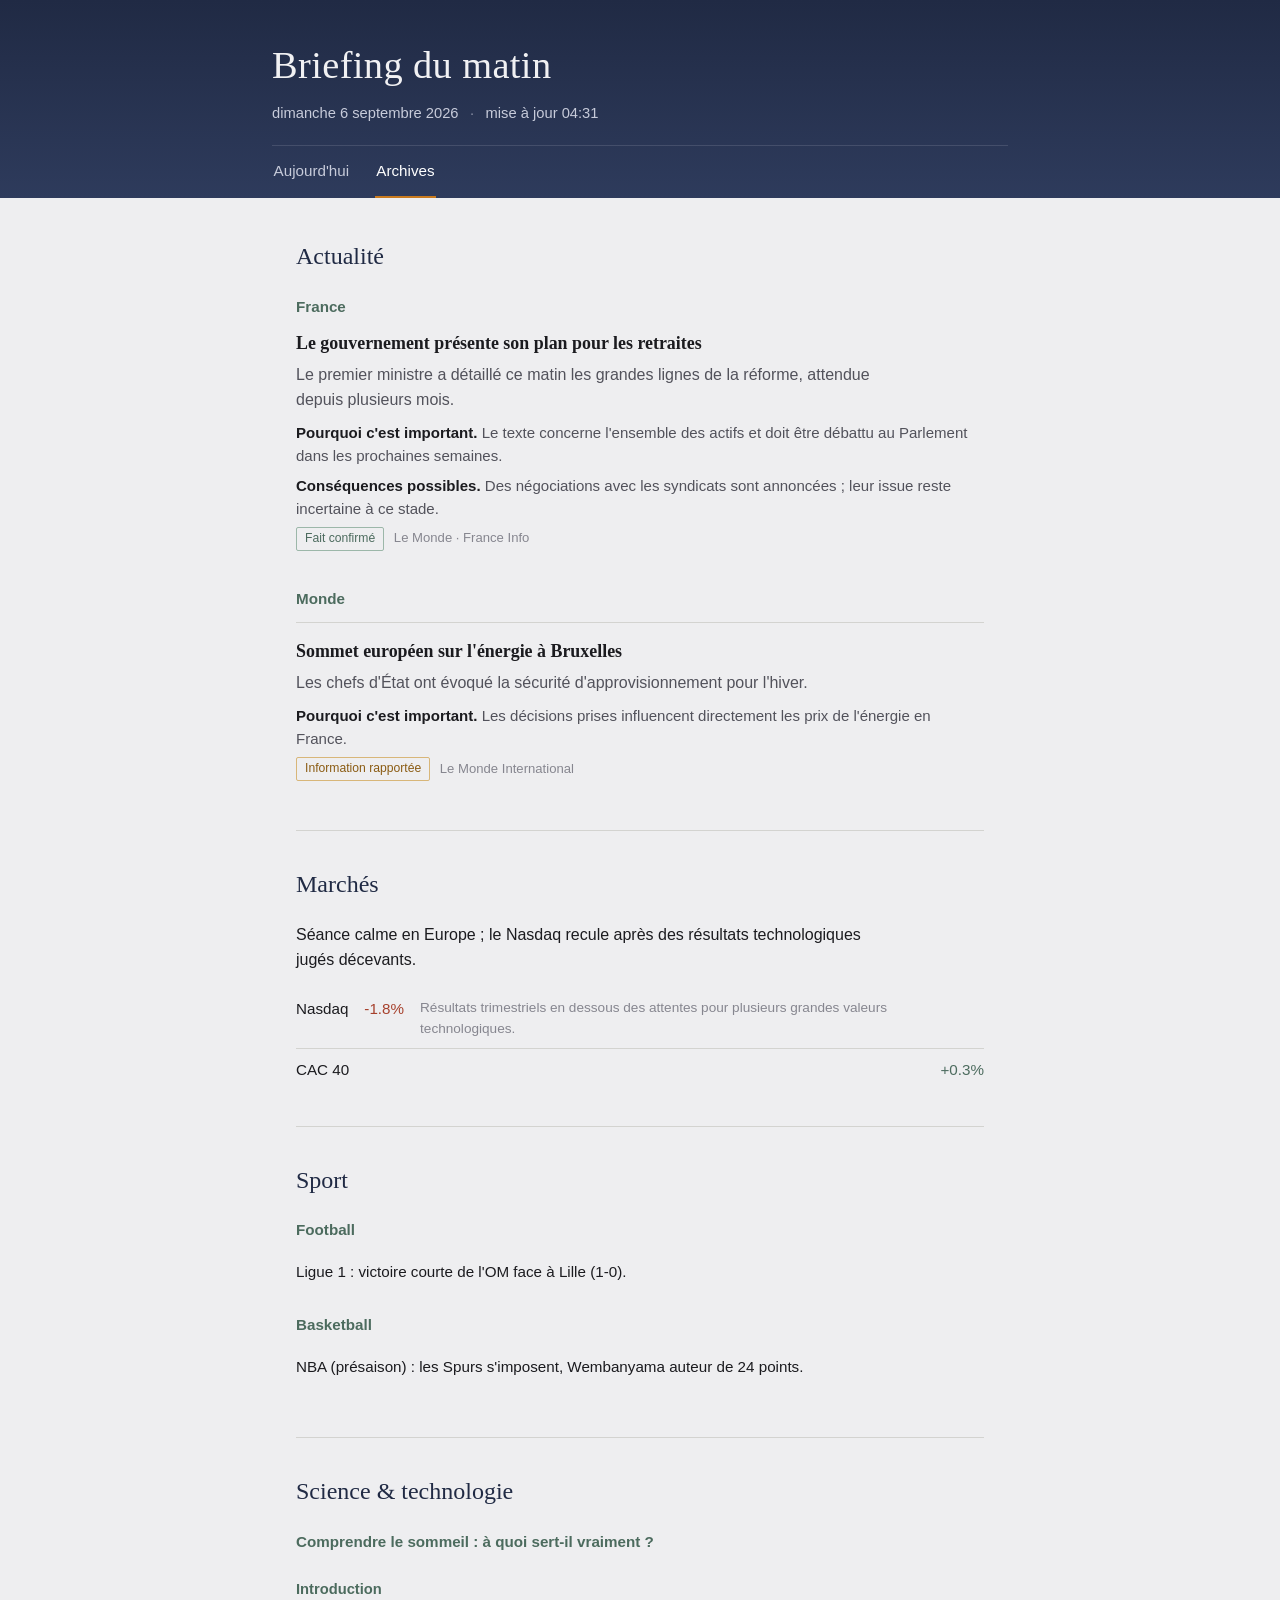
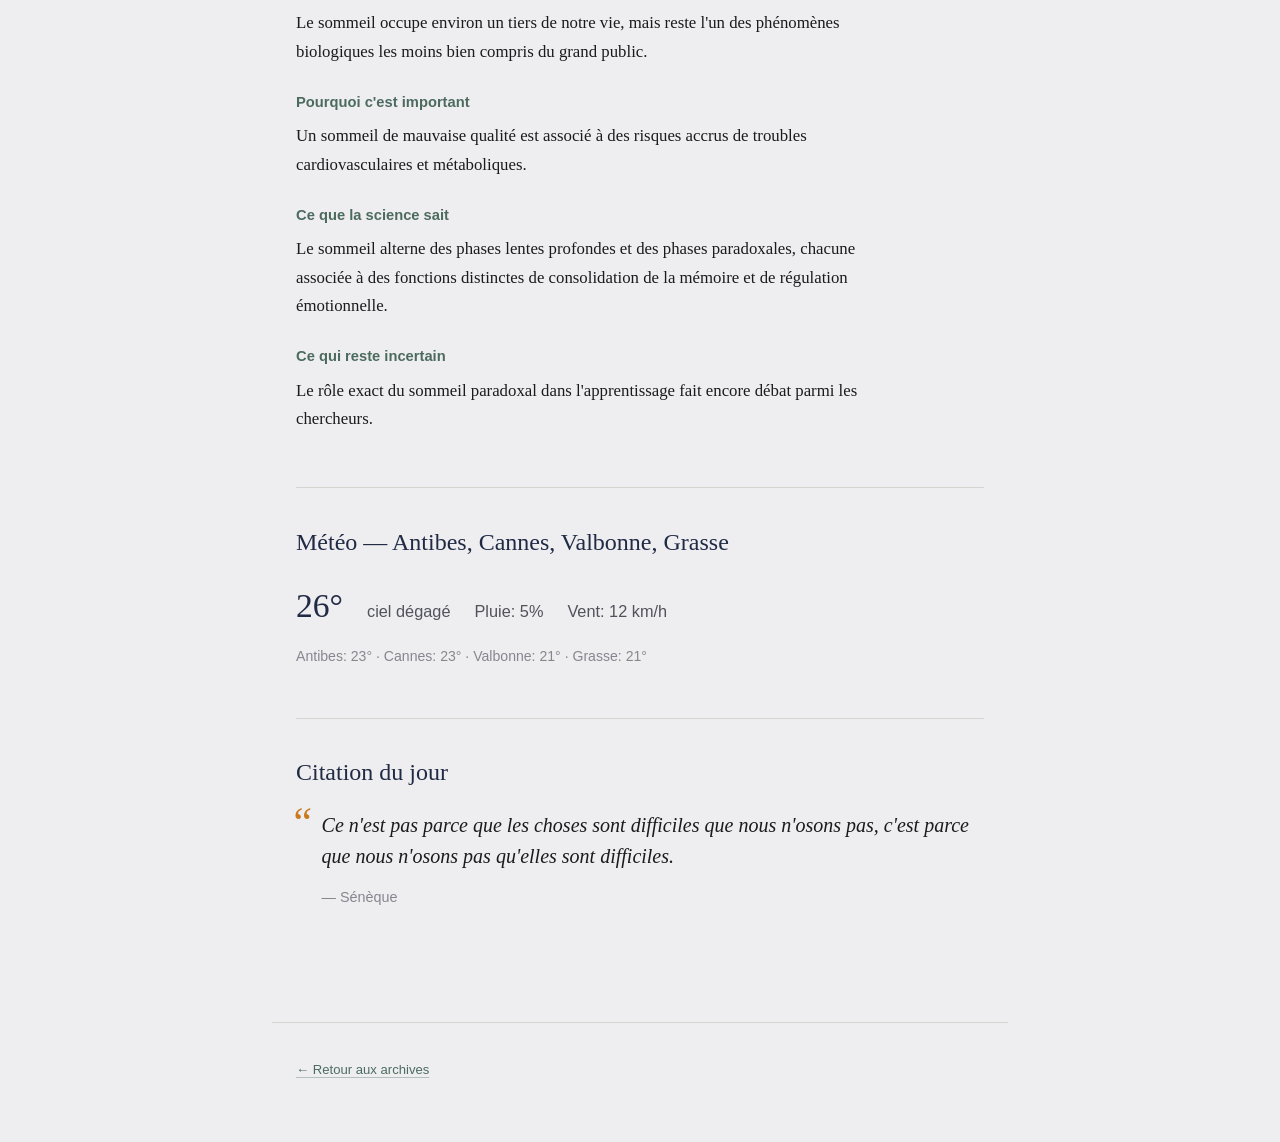
==== docs/briefing.html @ 87947793 "Add files via upload" ====
<!DOCTYPE html>
<html lang="fr">
<head>
<meta charset="UTF-8">
<meta name="viewport" content="width=device-width, initial-scale=1.0">
<title>Briefing archivé</title>
<link rel="stylesheet" href="style.css">
</head>
<body>

<header class="masthead">
  <div class="masthead__inner">
    <h1 class="masthead__title">Briefing du matin</h1>
    <div class="masthead__meta">
      <span id="date-briefing">—</span>
      <span class="masthead__dot">·</span>
      <span id="derniere-maj">mise à jour —</span>
    </div>
  </div>
  <nav class="masthead__nav">
    <a href="index.html">Aujourd'hui</a>
    <a href="history.html" class="active">Archives</a>
  </nav>
</header>

<div id="status-banner" class="status-banner" hidden></div>

<main id="content" class="content">
  <p class="loading">Chargement du briefing…</p>
</main>

<footer class="site-footer">
  <p><a href="history.html">← Retour aux archives</a></p>
</footer>

<script src="app.js"></script>
</body>
</html>
---- docs/style.css ----
/* ---------------------------------------------------------------------
   Morning Briefing — identité visuelle
   Palette "aube" : ciel nocturne encore présent en haut de page, papier
   frais et lisible pour le contenu. Un seul accent (ambre lever-du-jour),
   utilisé avec parcimonie. Serif pour les titres et le long-format
   scientifique, sans-serif pour le reste (lecture rapide le matin).
   ------------------------------------------------------------------- */

:root {
  --dawn-navy: #202A44;
  --dawn-navy-soft: #2E3B5C;
  --paper: #EEEEF0;
  --paper-raised: #F7F7F8;
  --ink: #1B1B1F;
  --ink-soft: #52525B;
  --ink-faint: #86868F;
  --accent: #C97A1E;
  --sage: #4C6B5E;
  --rule: #D3D3D0;
  --rule-strong: #B5B5B0;
  --font-serif: "Iowan Old Style", "Palatino Linotype", Palatino, Georgia, "Times New Roman", serif;
  --font-sans: -apple-system, BlinkMacSystemFont, "Segoe UI", Roboto, "Helvetica Neue", Arial, sans-serif;
  --measure: 68ch;
}

* { box-sizing: border-box; }

html { -webkit-text-size-adjust: 100%; }

body {
  margin: 0;
  background: var(--paper);
  color: var(--ink);
  font-family: var(--font-sans);
  line-height: 1.55;
  -webkit-font-smoothing: antialiased;
}

a { color: var(--sage); text-decoration-color: rgba(76,107,94,0.35); text-underline-offset: 3px; }
a:hover { text-decoration-color: var(--sage); }
a:focus-visible, button:focus-visible { outline: 2px solid var(--accent); outline-offset: 2px; }

/* ---------- En-tête ---------- */

.masthead {
  background: linear-gradient(180deg, var(--dawn-navy) 0%, var(--dawn-navy-soft) 100%);
  color: #F1F1F3;
  padding: 2.25rem 1.5rem 0;
}

.masthead__inner {
  max-width: 46rem;
  margin: 0 auto;
  padding-bottom: 1.25rem;
}

.masthead__title {
  font-family: var(--font-serif);
  font-weight: 500;
  font-size: clamp(1.8rem, 4vw, 2.4rem);
  margin: 0 0 0.4rem;
  letter-spacing: 0.01em;
}

.masthead__meta {
  font-size: 0.92rem;
  color: #C7CBDA;
}

.masthead__dot { margin: 0 0.5em; opacity: 0.6; }

.masthead__nav {
  max-width: 46rem;
  margin: 0 auto;
  display: flex;
  gap: 1.5rem;
  border-top: 1px solid rgba(255,255,255,0.12);
}

.masthead__nav a {
  display: inline-block;
  padding: 0.85rem 0.1rem;
  color: #C7CBDA;
  text-decoration: none;
  font-size: 0.95rem;
  border-bottom: 2px solid transparent;
}

.masthead__nav a.active,
.masthead__nav a:hover {
  color: #FFFFFF;
  border-bottom-color: var(--accent);
}

/* ---------- Bannière de statut (échec de mise à jour, cf. cahier §21) ---------- */

.status-banner {
  max-width: 46rem;
  margin: 1.25rem auto 0;
  padding: 0.85rem 1rem;
  background: #FBF0DE;
  border: 1px solid #E8C989;
  color: #6B4A12;
  border-radius: 3px;
  font-size: 0.92rem;
}

/* ---------- Contenu ---------- */

.content {
  max-width: 46rem;
  margin: 0 auto;
  padding: 2rem 1.5rem 4rem;
}

.content--narrow { max-width: 40rem; }

.loading { color: var(--ink-faint); font-style: italic; }

.section {
  padding: 2.2rem 0;
  border-top: 1px solid var(--rule);
}

.section:first-child { border-top: none; padding-top: 0.5rem; }

.section-title {
  font-family: var(--font-serif);
  font-weight: 500;
  font-size: 1.5rem;
  margin: 0 0 1.2rem;
  color: var(--dawn-navy);
}

.subsection-title {
  font-size: 0.95rem;
  font-weight: 700;
  color: var(--sage);
  margin: 1.4rem 0 0.7rem;
}

.subsection-title:first-of-type { margin-top: 0; }

/* ---------- Articles / événements ---------- */

.article {
  padding: 0.9rem 0;
  border-top: 1px solid var(--rule);
}

.article:first-of-type { border-top: none; padding-top: 0; }

.article__title {
  font-family: var(--font-serif);
  font-size: 1.12rem;
  font-weight: 600;
  margin: 0 0 0.35rem;
  color: var(--ink);
}

.article__body { margin: 0 0 0.5rem; color: var(--ink-soft); max-width: var(--measure); }

.article__why {
  margin: 0 0 0.4rem;
  font-size: 0.94rem;
  color: var(--ink-soft);
}

.article__why strong { color: var(--ink); font-weight: 600; }

.article__meta {
  font-size: 0.82rem;
  color: var(--ink-faint);
  display: flex;
  gap: 0.6rem;
  flex-wrap: wrap;
  align-items: center;
}

.tag {
  display: inline-block;
  padding: 0.1rem 0.5rem;
  border: 1px solid var(--rule-strong);
  border-radius: 2px;
  font-size: 0.76rem;
}

.tag--rapporte { color: #8A5B12; border-color: #D8B679; }
.tag--confirme { color: var(--sage); border-color: #9CB7A9; }

/* ---------- Marchés ---------- */

.market-summary { margin: 0 0 1rem; max-width: var(--measure); }

.market-list { list-style: none; margin: 0; padding: 0; }

.market-item {
  display: flex;
  justify-content: space-between;
  gap: 1rem;
  padding: 0.55rem 0;
  border-top: 1px solid var(--rule);
  font-size: 0.95rem;
}

.market-item:first-child { border-top: none; }

.market-item__name { color: var(--ink); }
.market-item__value { font-variant-numeric: tabular-nums; white-space: nowrap; }
.market-item__value.up { color: var(--sage); }
.market-item__value.down { color: #A6402C; }

.market-item__explication {
  flex-basis: 100%;
  font-size: 0.85rem;
  color: var(--ink-faint);
}

/* ---------- Sport ---------- */

.sport-list { list-style: none; margin: 0 0 1rem; padding: 0; }
.sport-list li {
  padding: 0.45rem 0;
  border-top: 1px solid var(--rule);
  font-size: 0.95rem;
}
.sport-list li:first-child { border-top: none; }

/* ---------- Science : lecture longue ---------- */

.science-article {
  font-family: var(--font-serif);
  font-size: 1.05rem;
  line-height: 1.7;
  max-width: var(--measure);
  color: var(--ink);
}

.science-article p { margin: 0 0 1.1em; }
.science-article h3 {
  font-family: var(--font-sans);
  font-size: 0.92rem;
  font-weight: 700;
  color: var(--sage);
  margin: 1.6em 0 0.5em;
}

/* ---------- Météo ---------- */

.weather-strip {
  display: flex;
  align-items: baseline;
  gap: 1.5rem;
  flex-wrap: wrap;
  font-size: 1.02rem;
}

.weather-strip__temp { font-family: var(--font-serif); font-size: 2.1rem; color: var(--dawn-navy); }
.weather-strip__desc { color: var(--ink-soft); }
.weather-cities { margin-top: 0.9rem; font-size: 0.88rem; color: var(--ink-faint); }

/* ---------- Citation ---------- */

.quote {
  position: relative;
  padding-left: 1.6rem;
  font-family: var(--font-serif);
}

.quote__mark {
  position: absolute;
  left: -0.15rem;
  top: -0.5rem;
  font-size: 2.6rem;
  color: var(--accent);
  line-height: 1;
}

.quote__text { font-size: 1.25rem; font-style: italic; margin: 0 0 0.6rem; color: var(--ink); }
.quote__author { font-family: var(--font-sans); font-size: 0.9rem; color: var(--ink-faint); }
.quote__author::before { content: "— "; }

/* ---------- Historique ---------- */

.history-list { list-style: none; margin: 0; padding: 0; }
.history-list li {
  border-top: 1px solid var(--rule);
  padding: 0.9rem 0;
}
.history-list li:first-child { border-top: none; }
.history-list a { font-size: 1.02rem; text-decoration: none; }
.history-list a:hover { text-decoration: underline; }

/* ---------- Pied de page ---------- */

.site-footer {
  max-width: 46rem;
  margin: 0 auto;
  padding: 1.5rem 1.5rem 3rem;
  color: var(--ink-faint);
  font-size: 0.82rem;
  border-top: 1px solid var(--rule);
}

/* ---------- Accessibilité / responsive ---------- */

@media (prefers-reduced-motion: reduce) {
  * { scroll-behavior: auto !important; }
}

@media (max-width: 560px) {
  .masthead { padding-top: 1.6rem; }
  .content { padding: 1.5rem 1.1rem 3rem; }
  .masthead__inner, .masthead__nav, .site-footer { padding-left: 0; padding-right: 0; }
  .weather-strip__temp { font-size: 1.7rem; }
}
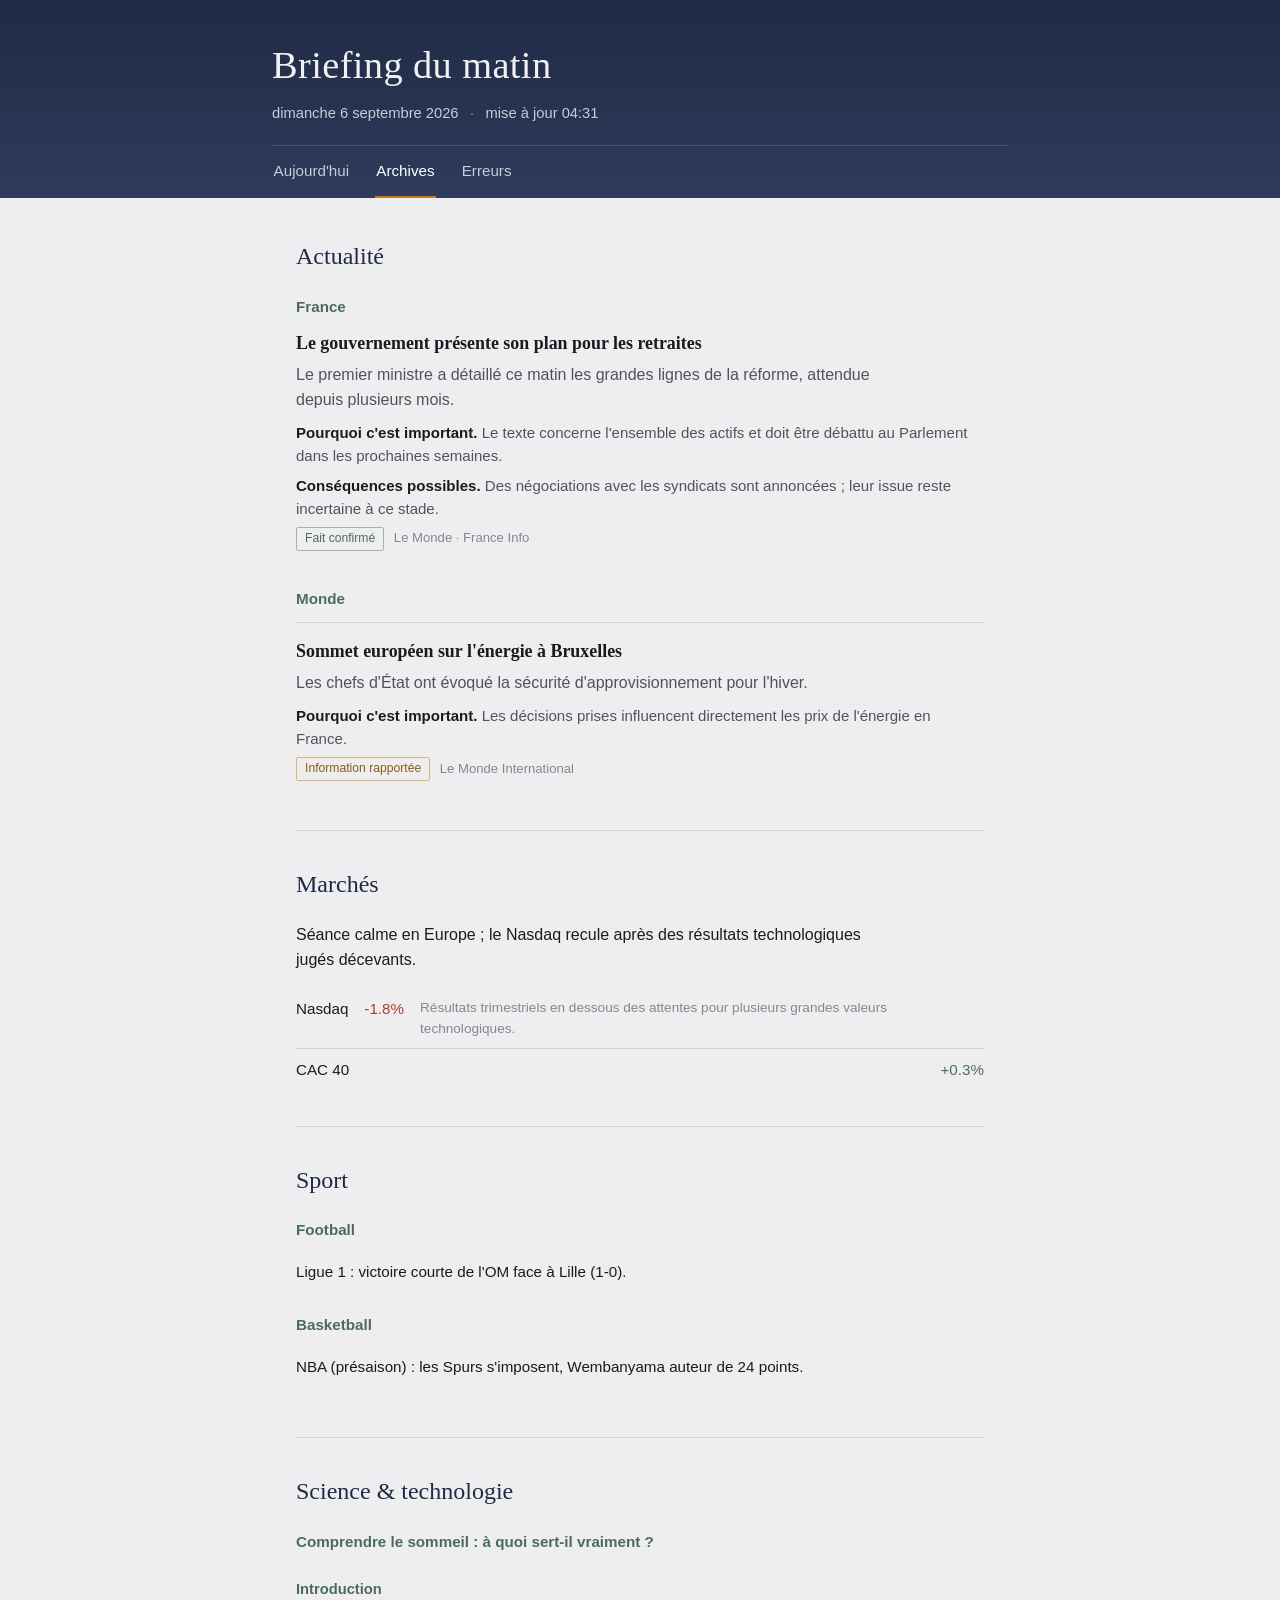
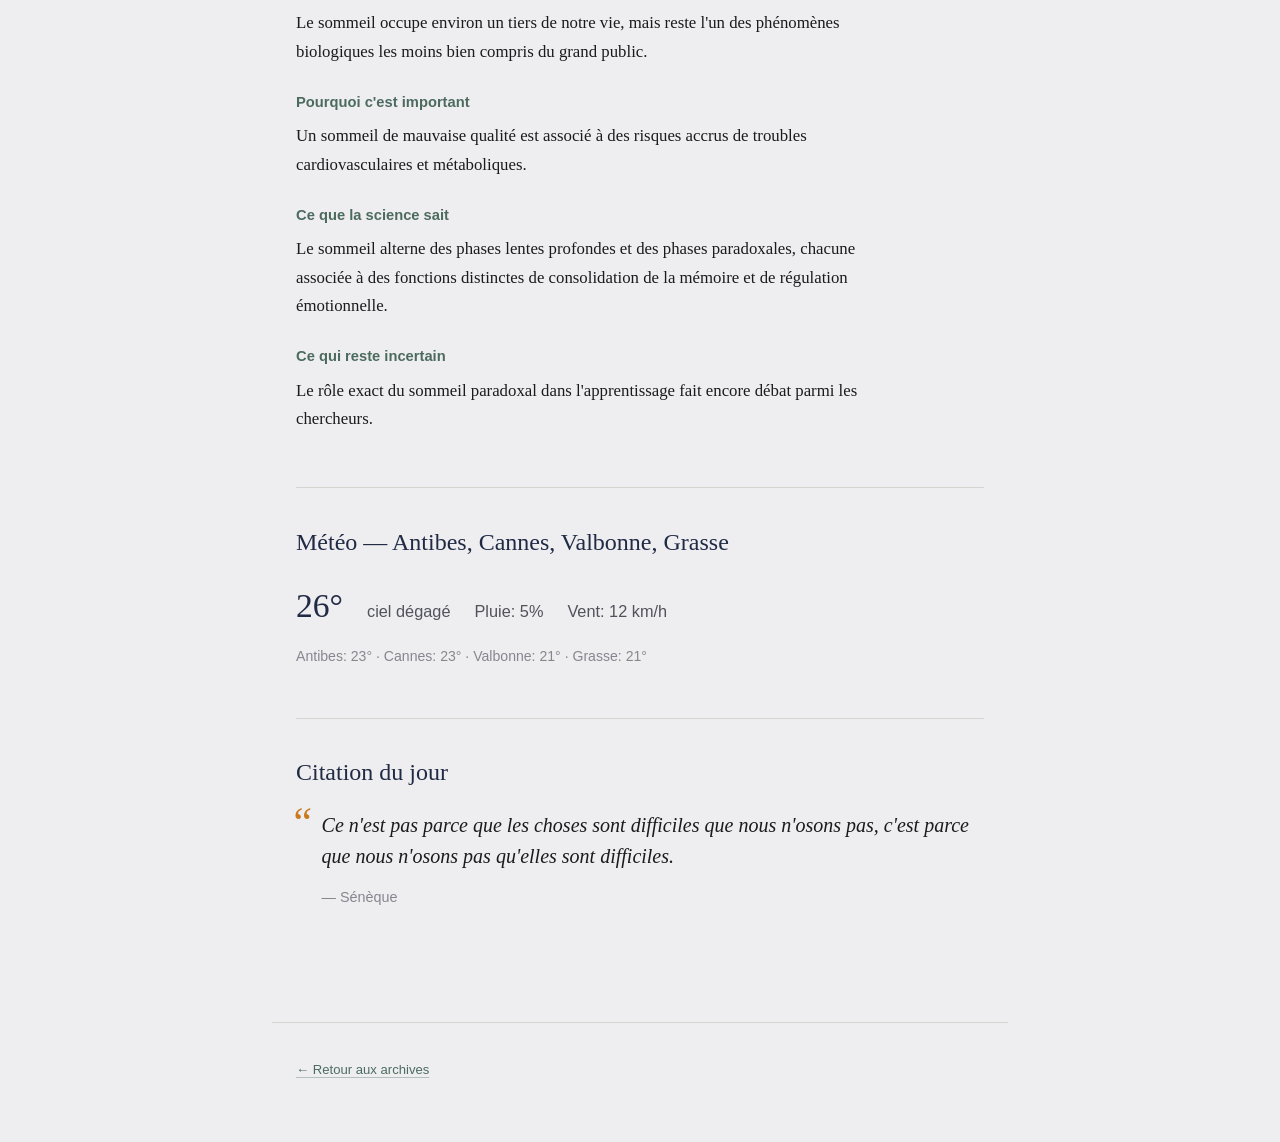
==== commit 401d0aee: "fix: prompt LLM plus petit + retry + repli multi-provider + onglet Erreurs - Groq 413 persistant mal" ====
--- a/docs/briefing.html
+++ b/docs/briefing.html
@@ -20,6 +20,7 @@
   <nav class="masthead__nav">
     <a href="index.html">Aujourd'hui</a>
     <a href="history.html" class="active">Archives</a>
+    <a href="erreurs.html">Erreurs</a>
   </nav>
 </header>
 
--- a/docs/style.css
+++ b/docs/style.css
@@ -291,6 +291,41 @@
 .history-list a { font-size: 1.02rem; text-decoration: none; }
 .history-list a:hover { text-decoration: underline; }
 
+/* ---------- Journal des erreurs (onglet "Erreurs") ---------- */
+
+.status-page-intro { color: var(--ink-faint); font-size: 0.92rem; margin: -0.6rem 0 1.6rem; }
+
+.status-history-list { list-style: none; margin: 0; padding: 0; }
+.status-item {
+  border-top: 1px solid var(--rule);
+  padding: 0.9rem 0;
+}
+.status-item:first-child { border-top: none; }
+.status-item__header { display: flex; align-items: center; gap: 0.6rem; }
+.status-item__date { font-size: 1.0rem; }
+
+.status-item__badge {
+  display: inline-block;
+  font-size: 0.72rem;
+  font-weight: 700;
+  letter-spacing: 0.03em;
+  text-transform: uppercase;
+  padding: 0.15rem 0.5rem;
+  border-radius: 3px;
+  border: 1px solid transparent;
+}
+.status-item__badge--ok { color: var(--sage); border-color: #9CB7A9; }
+.status-item__badge--fail { color: #A6402C; border-color: #E0A594; background: #FBEAE5; }
+
+.status-item__details { margin-top: 0.4rem; }
+.status-item__detail {
+  margin: 0.2rem 0 0;
+  font-size: 0.9rem;
+  color: var(--ink-faint);
+}
+.status-item__detail--fail { color: #A6402C; }
+.status-item__detail--warn { color: #8A5B12; }
+
 /* ---------- Pied de page ---------- */
 
 .site-footer {
